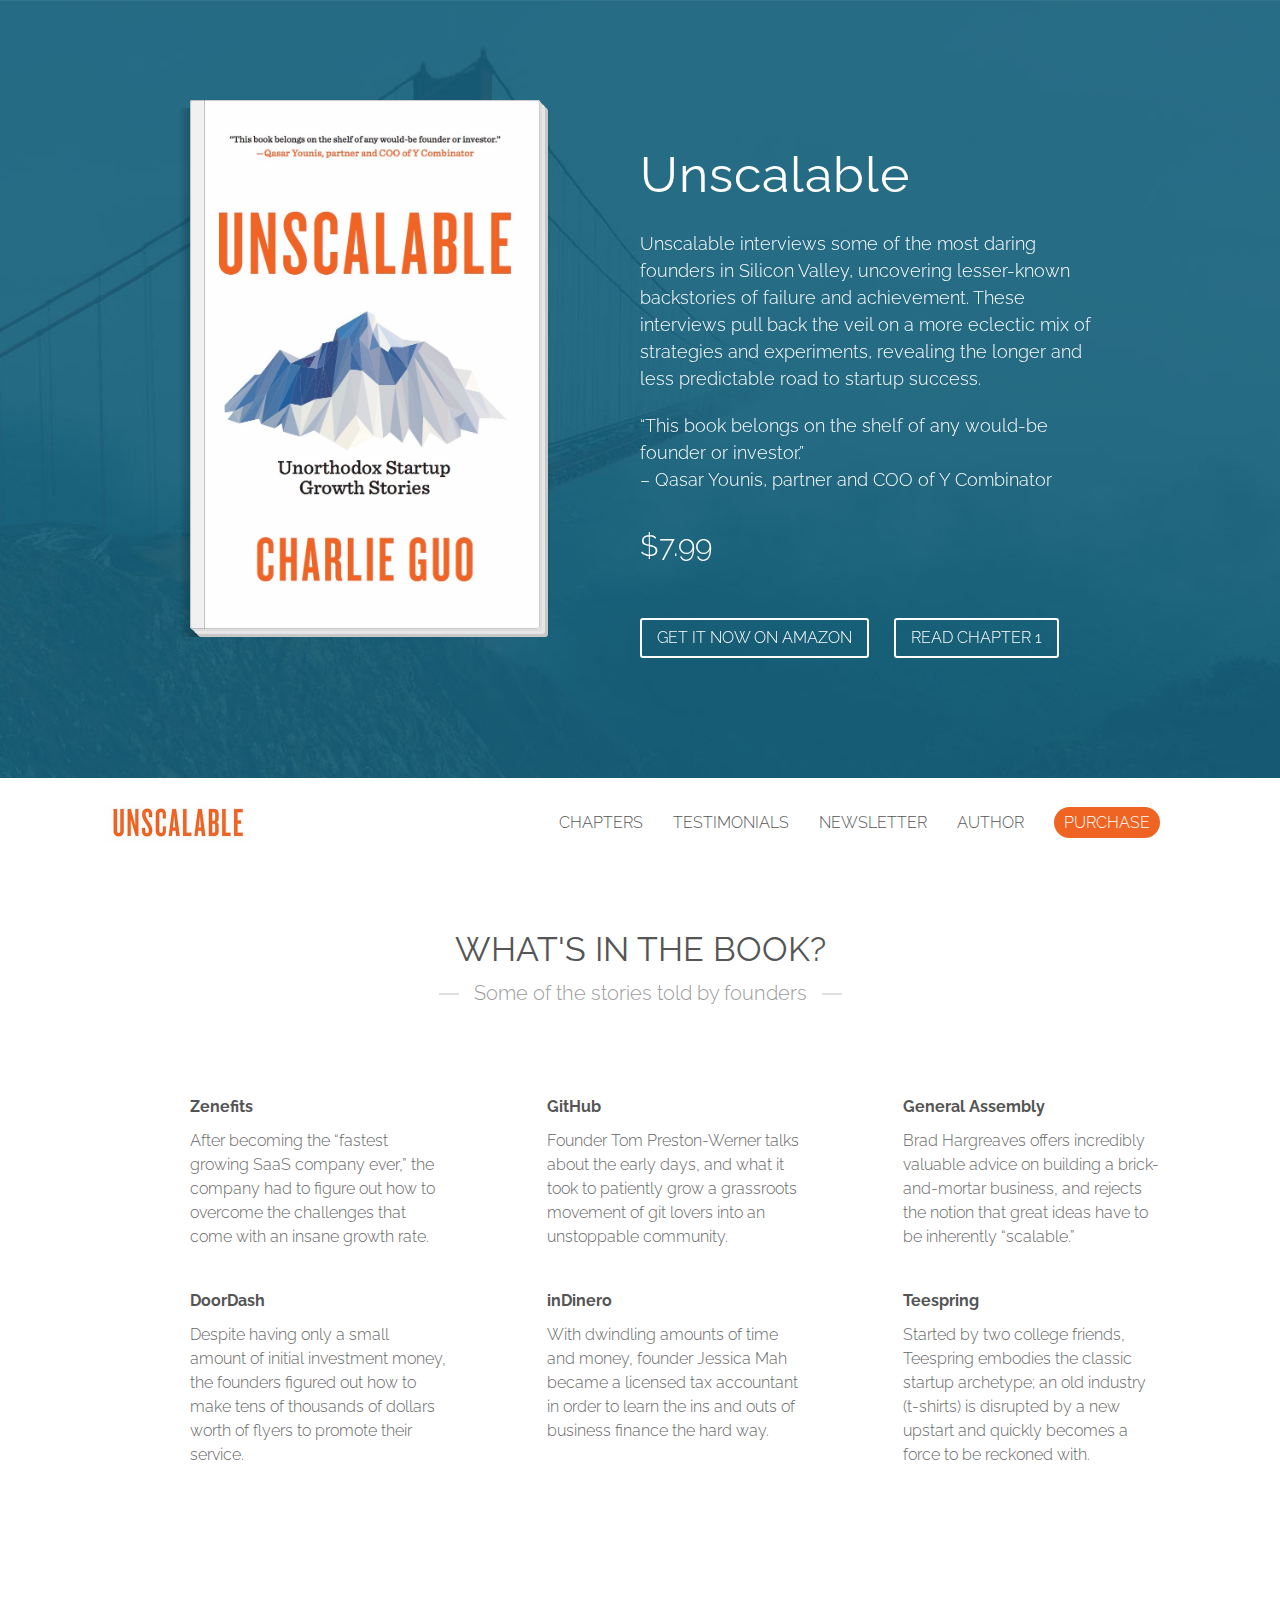
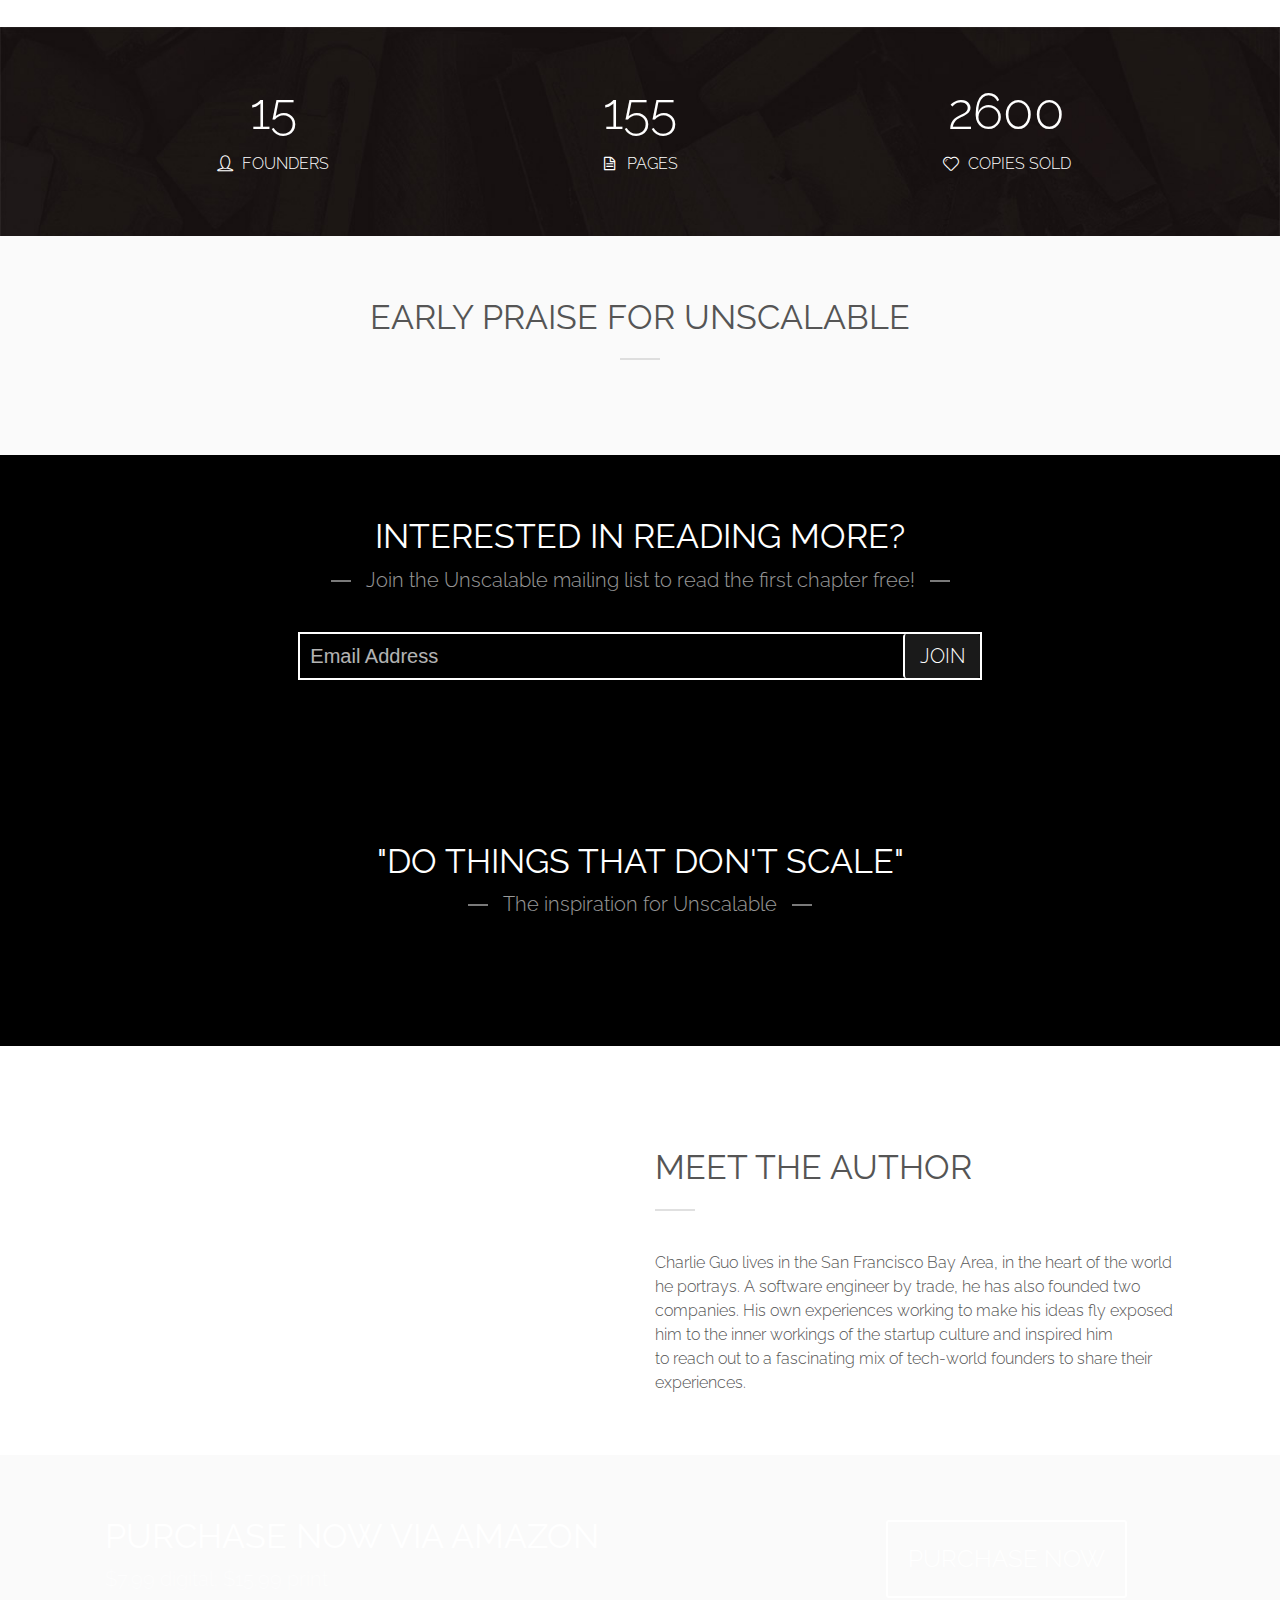
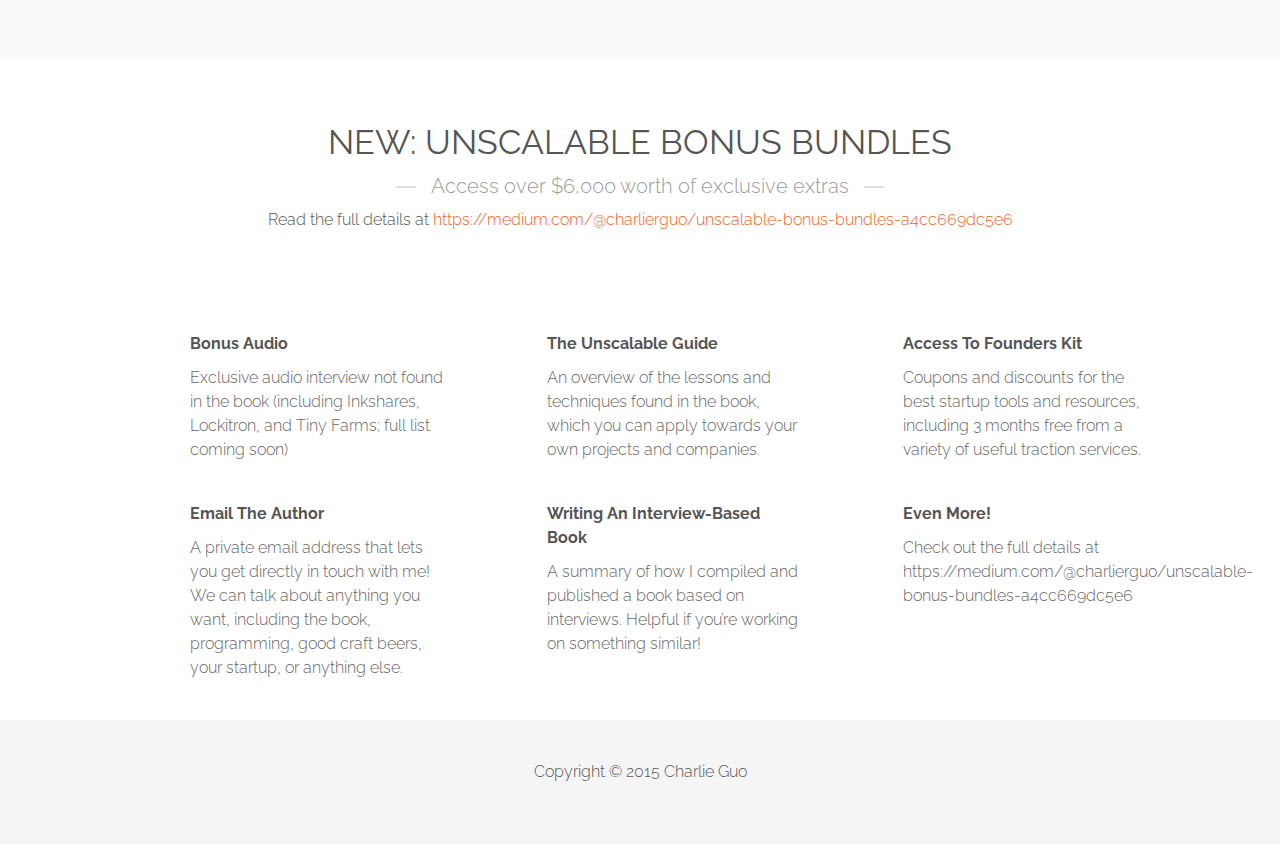
==== index.html @ b58427ac "Initial file commit" ====
<!DOCTYPE html>
<html lang="en-US">
<head>
<meta charset="UTF-8" />
<meta name="viewport" content="width=device-width,initial-scale=1">

<title>Unscalable | Unorthodox startup growth stories</title>
<link rel="profile" href="http://gmpg.org/xfn/11" />
<link rel="pingback" href="http://unscalablebook.com/xmlrpc.php" />

  <script type="text/javascript">
  var ajaxurl = 'http://unscalablebook.com/wp-admin/admin-ajax.php';
  </script>
<link rel='dns-prefetch' href='http://s.w.org/' />
<link rel="alternate" type="application/rss+xml" title="Unscalable &raquo; Feed" href="feed/index.html" />
<link rel="alternate" type="application/rss+xml" title="Unscalable &raquo; Comments Feed" href="comments/feed/index.html" />
<link rel="alternate" type="application/rss+xml" title="Unscalable &raquo; Home Comments Feed" href="home-2/feed/index.html" />
		<script type="text/javascript">
			window._wpemojiSettings = {"baseUrl":"https:\/\/s.w.org\/images\/core\/emoji\/2.4\/72x72\/","ext":".png","svgUrl":"https:\/\/s.w.org\/images\/core\/emoji\/2.4\/svg\/","svgExt":".svg","source":{"concatemoji":"http:\/\/unscalablebook.com\/wp-includes\/js\/wp-emoji-release.min.js?ver=4.9.6"}};
			!function(a,b,c){function d(a,b){var c=String.fromCharCode;l.clearRect(0,0,k.width,k.height),l.fillText(c.apply(this,a),0,0);var d=k.toDataURL();l.clearRect(0,0,k.width,k.height),l.fillText(c.apply(this,b),0,0);var e=k.toDataURL();return d===e}function e(a){var b;if(!l||!l.fillText)return!1;switch(l.textBaseline="top",l.font="600 32px Arial",a){case"flag":return!(b=d([55356,56826,55356,56819],[55356,56826,8203,55356,56819]))&&(b=d([55356,57332,56128,56423,56128,56418,56128,56421,56128,56430,56128,56423,56128,56447],[55356,57332,8203,56128,56423,8203,56128,56418,8203,56128,56421,8203,56128,56430,8203,56128,56423,8203,56128,56447]),!b);case"emoji":return b=d([55357,56692,8205,9792,65039],[55357,56692,8203,9792,65039]),!b}return!1}function f(a){var c=b.createElement("script");c.src=a,c.defer=c.type="text/javascript",b.getElementsByTagName("head")[0].appendChild(c)}var g,h,i,j,k=b.createElement("canvas"),l=k.getContext&&k.getContext("2d");for(j=Array("flag","emoji"),c.supports={everything:!0,everythingExceptFlag:!0},i=0;i<j.length;i++)c.supports[j[i]]=e(j[i]),c.supports.everything=c.supports.everything&&c.supports[j[i]],"flag"!==j[i]&&(c.supports.everythingExceptFlag=c.supports.everythingExceptFlag&&c.supports[j[i]]);c.supports.everythingExceptFlag=c.supports.everythingExceptFlag&&!c.supports.flag,c.DOMReady=!1,c.readyCallback=function(){c.DOMReady=!0},c.supports.everything||(h=function(){c.readyCallback()},b.addEventListener?(b.addEventListener("DOMContentLoaded",h,!1),a.addEventListener("load",h,!1)):(a.attachEvent("onload",h),b.attachEvent("onreadystatechange",function(){"complete"===b.readyState&&c.readyCallback()})),g=c.source||{},g.concatemoji?f(g.concatemoji):g.wpemoji&&g.twemoji&&(f(g.twemoji),f(g.wpemoji)))}(window,document,window._wpemojiSettings);
		</script>
		<style type="text/css">
img.wp-smiley,
img.emoji {
	display: inline !important;
	border: none !important;
	box-shadow: none !important;
	height: 1em !important;
	width: 1em !important;
	margin: 0 .07em !important;
	vertical-align: -0.1em !important;
	background: none !important;
	padding: 0 !important;
}
</style>
<link rel='stylesheet' id='flaticon-css'  href='wp-content/themes/brown-theme/font/flaticon.css%3Fver=2.1.2.css' type='text/css' media='all' />
<link rel='stylesheet' id='foundation-css'  href='wp-content/themes/brown-theme/css/foundation.css%3Fver=4.9.6.css' type='text/css' media='all' />
<link rel='stylesheet' id='screen-css'  href='wp-content/themes/brown-theme/css/screen.css%3Fver=2.1.2.css' type='text/css' media='all' />
<link rel='stylesheet' id='nt-customize-panel-css'  href='wp-content/themes/brown-theme/css/customize-panel.css%3Fver=2.1.2.css' type='text/css' media='all' />
<link rel='stylesheet' id='nt-theme-style-css'  href='wp-content/themes/brown-theme/style.css%3Fver=2.1.2.css' type='text/css' media='all' />
<script type='text/javascript' src='wp-includes/js/jquery/jquery.js%3Fver=1.12.4'></script>
<script type='text/javascript' src='wp-includes/js/jquery/jquery-migrate.min.js%3Fver=1.4.1'></script>
<link rel='https://api.w.org/' href='wp-json/index.html' />
<link rel="EditURI" type="application/rsd+xml" title="RSD" href="xmlrpc.php%3Frsd" />
<link rel="wlwmanifest" type="application/wlwmanifest+xml" href="wp-includes/wlwmanifest.xml" /> 
<link rel="canonical" href="index.html" />
<link rel='shortlink' href='index.html' />
<link rel="alternate" type="application/json+oembed" href="wp-json/oembed/1.0/embed%3Furl=http%253A%252F%252Funscalablebook.com%252F" />
<link rel="alternate" type="text/xml+oembed" href="wp-json/oembed/1.0/embed%3Furl=http%253A%252F%252Funscalablebook.com%252F&amp;format=xml" />

<!-- Theme Dynamic CSS -->
<style type="text/css">

	/* Font */
	body { font-family: Arial,Helvetica,Garuda,sans-serif; font-size: 16px; line-height: 1.5em; }
	h1 { font-size: 32px; line-height: 1.5em; }
	h2 { font-size: 28px; line-height: 1.5em; }
	h3 { font-size: 24px; line-height: 1.5em; }
	h4 { font-size: 22px; line-height: 1.5em; }
	h5 { font-size: 20px; line-height: 1.5em; }
	h6 { font-size: 18px; line-height: 1.5em; }
	#primary-nav { font-size: 16px; }

	/* BG Color */
	.button:hover, input[type='submit']:hover, input[type='button']:hover, .lt-button:hover, #primary-nav .menu ul li.active .dot, #primary-nav .menu ul li.current-menu-item .dot, .accent-line, .preview-container .toc-list li.active .dot, .icon-list.big li i, .wpb_tabs .wpb_tabs_nav, .wpb_accordion .wpb_accordion_section.active .wpb_accordion_header a, #primary-nav .menu li.bubble a, #primary-nav .menu > li:after, #nprogress .bar, .preview-container h1:after { background-color: #ef6422; }

	#nprogress .peg { box-shadow: 0 0 10px #ef6422,0 0 5px #ef6422; }

	/* Color */
	a, .nt-stat .stat, .box-icon .feature-icon, #primary-nav .menu ul.sub-menu li.current-menu-item > a { color: #ef6422; }

	/* Border */
	.button:hover, input[type='submit']:hover, input[type='button']:hover, .lt-button:hover, .wpb_tabs .wpb_tabs_nav li.active .active-bar { border-color: #ef6422; }


	/* Background */
	body { 
		background-color: #333333;
		background-image: url( wp-content/uploads/2015/11/wo-background-img.jpg );
					background-size: cover;
			background-repeat: no-repeat;
			}
	#primary-nav {
		background-color: #ffffff;
		background-image: url(  );
					background-size: cover;
			background-repeat: no-repeat;
			}
	#section-footer {
		background-color: #f5f5f5;
		background-image: url(  );
					background-size: cover;
			background-repeat: no-repeat;
			}

</style>
<!-- End Theme Dynamic CSS -->

<!-- Google Web Font -->
<link href='http://fonts.googleapis.com/css?family=Raleway' rel='stylesheet' type='text/css'>

<style type="text/css">
	/* Google Web Font */
	h1, h2, h3, h4, h5, h6 { font-family: "Raleway"; }
	body { font-family: "Raleway"; }
</style>
<!-- End Google Web Font -->

<!-- Theme Custom CSS -->
<style type="text/css">
</style>
<!-- End Theme Custom CSS -->

<meta name="generator" content="Powered by Visual Composer - drag and drop page builder for WordPress."/>
<!--[if lte IE 9]><link rel="stylesheet" type="text/css" href="http://unscalablebook.com/wp-content/plugins/js_composer/assets/css/vc_lte_ie9.css" media="screen"><![endif]--><!--[if IE  8]><link rel="stylesheet" type="text/css" href="http://unscalablebook.com/wp-content/plugins/js_composer/assets/css/vc-ie8.css" media="screen"><![endif]--><style type="text/css" data-type="vc_shortcodes-custom-css">.vc_custom_1436157390756{padding-bottom: 0px !important;background-color: #ffffff !important;}.vc_custom_1436233231829{background-color: #ffffff !important;}.vc_custom_1436157417123{background: #fafafa url(http://192.241.224.148/wp-content/uploads/2014/03/xv1.jpg?id=157) !important;}.vc_custom_1446459379571{background-color: #000000 !important;background-position: center !important;background-repeat: no-repeat !important;background-size: cover !important;}.vc_custom_1446459387844{padding-top: 80px !important;padding-bottom: 80px !important;background-color: #000000 !important;}.vc_custom_1436337903550{padding-bottom: 0px !important;background-color: #ffffff !important;}.vc_custom_1446458827126{background-image: url(http://192.241.224.148/wp-content/uploads/2014/03/bg-211.jpg?id=623) !important;}.vc_custom_1450415259139{padding-bottom: 0px !important;background-color: #ffffff !important;}.vc_custom_1457483166563{margin-bottom: 0px !important;}</style><noscript><style> .wpb_animate_when_almost_visible { opacity: 1; }</style></noscript></head>

<body class="home page-template-default page page-id-1864 full-width element-semi-round nav- footer-on hero-on wpb-js-composer js-comp-ver-4.7.4 vc_responsive" id="body">





<div class="hero" id="hero">
<div class="bg-wrap">
	<div class="item active" style="background-color: #008abc; background-image: url('wp-content/uploads/2015/07/bg-5.jpg'); background-size: cover;">
	</div>
</div>

<div class="carousel carousel-single full-width" data-items="1" data-single-item="true" data-smart-speed="500" data-autoplay="false" data-autoplay-timeout="0" data-autoplay-hover-pause="true" data-loop="true" data-nav="false" data-dots="false" data-auto-height="true" data-bg=".bg-wrap">
<div class="item row book-slide-wrap element-light">	
	<div class="large-6 columns col-book">
		<div class="book-wrap">
		<div class="book">
			<div class="shadow"></div>
			<div class="body"></div>
			<!-- <div class="peek"><span>LOOK INSIDE!</span></div> -->
			<div class="cover">
				<a href="book/test/index.html%3Fpreview=1.html" class="ajax-popup-link">									<img src="wp-content/uploads/2015/11/wp-cover-img1.jpg" alt="book-cover" />
								<span class="border"></span>
				</a>				<div class="edge"><div class="edge-border"></div></div>
				
							</div>
		</div>
		</div>
	</div>
	<div class="large-5 large-pull-1 medium-12 medium-pull-0 columns col-text">
					<h1 class="branding">Unscalable</h1>
				
					<p>Unscalable interviews some of the most daring founders in Silicon Valley, uncovering lesser-known backstories of failure and achievement. These interviews pull back the veil on a more eclectic mix of strategies and experiments, revealing the longer and less predictable road to startup success.</p>
<p>&#8220;This book belongs on the shelf of any would-be founder or investor.&#8221;<br />
– Qasar Younis, partner and COO of Y Combinator</p>
		
					<p class="price">$7.99</p>
				<p>
					
				
									<a href="http://www.amazon.com/Unscalable-Charlie-Guo/dp/194175855X/" class="button " style="background-color: ; border-color: ;">
										GET IT NOW ON AMAZON					</a>
							
					
				
									<a href="https://www.inkshares.com/projects/unscalable/book_segments/james-richards-teleborder" class="button " style="background-color: ; border-color: ;">
										READ CHAPTER 1					</a>
							
				</p>
	</div>
</div>
</div>
</div>
<div id="primary-nav" class="sticky-on element-dark" >
<div class="container clearfix" style="line-height: 90px">
<div class="row">
<div class="columns">
	<a href="index.html#" class="bt-menu-trigger"><span>Menu</span></a>
	<div id="branding" class="image">
	<a href="index.html">
		<img src="wp-content/uploads/2015/11/wp-title-img.jpg" style="height:40px;" data-orig-height="40" alt="Unscalable" /></a></div>



	<div class="menu-primary-container"><ul id="primary" class="menu"><li id="menu-item-2020" class="menu-item menu-item-type-custom menu-item-object-custom menu-item-2020  "><a href="index.html#chapters">CHAPTERS</a></li>
<li id="menu-item-2021" class="menu-item menu-item-type-custom menu-item-object-custom menu-item-2021  "><a href="index.html#testimonials">TESTIMONIALS</a></li>
<li id="menu-item-2157" class="menu-item menu-item-type-custom menu-item-object-custom menu-item-2157  "><a href="index.html#newsletter">NEWSLETTER</a></li>
<li id="menu-item-2019" class="menu-item menu-item-type-custom menu-item-object-custom menu-item-2019  "><a href="index.html#author">AUTHOR</a></li>
<li id="menu-item-2022" class="menu-item menu-item-type-custom menu-item-object-custom menu-item-2022  bubble"><a href="http://www.amazon.com/Unscalable-Charlie-Guo/dp/194175855X/">PURCHASE</a></li>
</ul></div>
</div>
</div>
</div>
</div>
<div id="content">


	<div class="section vc_row wpb_row vc_row-fluid vc_custom_1436157390756 " id="chapters" ><div class="row"><div class="wpb_column vc_column_container vc_col-sm-12 large-12 columns"><div class="wpb_wrapper">
<div class="vc_separator wpb_content_element">


<h2 class="title">
WHAT&#039;S IN THE BOOK?</h2>

<br /><div class="sub-title">Some of the stories told by founders</div></div>


<div class="vc_empty_space"  style="height: 80px" ><span
		class="vc_empty_space_inner"></span></div>
<div class="vc_row wpb_row vc_inner vc_row-fluid"><div class="wpb_column vc_column_container vc_col-sm-4 large-4 columns"><div class="wpb_wrapper"><div class="box-icon  p-icon-left">
	<div class="feature-content">
				<h3>Zenefits</h3>
		<p>After becoming the &#8220;fastest growing SaaS company ever,&#8221; the company had to figure out how to overcome the challenges that come with an insane growth rate. </p>
        	</div>
</div><div class="vc_empty_space"  style="height: 40px" ><span
		class="vc_empty_space_inner"></span></div>
<div class="box-icon  p-icon-left">
	<div class="feature-content">
				<h3>DoorDash</h3>
		<p>Despite having only a small amount of initial investment money, the founders figured out how to make tens of thousands of dollars worth of flyers to promote their service. </p>
        	</div>
</div></div></div><div class="wpb_column vc_column_container vc_col-sm-4 large-4 columns"><div class="wpb_wrapper"><div class="box-icon  p-icon-left">
	<div class="feature-content">
				<h3>GitHub</h3>
		<p>Founder Tom Preston-Werner talks about the early days, and what it took to patiently grow a grassroots movement of git lovers into an unstoppable community. </p>
        	</div>
</div><div class="vc_empty_space"  style="height: 40px" ><span
		class="vc_empty_space_inner"></span></div>
<div class="box-icon  p-icon-left">
	<div class="feature-content">
				<h3>inDinero</h3>
		<p>With dwindling amounts of time and money, founder Jessica Mah became a licensed tax accountant in order to learn the ins and outs of business finance the hard way. </p>
        	</div>
</div></div></div><div class="wpb_column vc_column_container vc_col-sm-4 large-4 columns"><div class="wpb_wrapper"><div class="box-icon  p-icon-left">
	<div class="feature-content">
				<h3>General Assembly</h3>
		<p>Brad Hargreaves offers incredibly valuable advice on building a brick-and-mortar business, and rejects the notion that great ideas have to be inherently &#8220;scalable.&#8221; </p>
        	</div>
</div><div class="vc_empty_space"  style="height: 40px" ><span
		class="vc_empty_space_inner"></span></div>
<div class="box-icon  p-icon-left">
	<div class="feature-content">
				<h3>Teespring</h3>
		<p>Started by two college friends, Teespring embodies the classic startup archetype; an old industry (t-shirts) is disrupted by a new upstart and quickly becomes a force to be reckoned with. </p>
        	</div>
</div></div></div></div><div class="vc_empty_space"  style="height: 40px" ><span
		class="vc_empty_space_inner"></span></div>
</div></div></div></div><div class="section vc_row wpb_row vc_row-fluid vc_custom_1436233231829 "  ><div class="row"><div class="wpb_column vc_column_container vc_col-sm-12 large-12 columns"><div class="wpb_wrapper"><div class="nt-gallery carousel l-border"  data-autoplay-hover-pause="true" data-smart-speed="500" data-items="6" data-nav="true" data-dots="false" data-autoplay="true" data-loop="true" data-autoplay-timeout="3000" data-m-items="3" data-s-items="1" data-margin="20">
		<div class="item">
			<img width="512" height="512" src="wp-content/uploads/2014/03/487349_262589247176706_100621610_n.jpg" class="attachment-full" alt="" srcset="http://unscalablebook.com/wp-content/uploads/2014/03/487349_262589247176706_100621610_n.jpg 512w, http://unscalablebook.com/wp-content/uploads/2014/03/487349_262589247176706_100621610_n-150x150.jpg 150w, http://unscalablebook.com/wp-content/uploads/2014/03/487349_262589247176706_100621610_n-300x300.jpg 300w, http://unscalablebook.com/wp-content/uploads/2014/03/487349_262589247176706_100621610_n-500x500.jpg 500w" sizes="(max-width: 512px) 100vw, 512px" />		</div>
		<div class="item">
			<img width="400" height="400" src="wp-content/uploads/2014/03/KxoObyOB_400x400.png" class="attachment-full" alt="" srcset="http://unscalablebook.com/wp-content/uploads/2014/03/KxoObyOB_400x400.png 400w, http://unscalablebook.com/wp-content/uploads/2014/03/KxoObyOB_400x400-150x150.png 150w, http://unscalablebook.com/wp-content/uploads/2014/03/KxoObyOB_400x400-300x300.png 300w" sizes="(max-width: 400px) 100vw, 400px" />		</div>
		<div class="item">
			<img width="400" height="400" src="wp-content/uploads/2014/03/uW7xhUHs_400x400.png" class="attachment-full" alt="" srcset="http://unscalablebook.com/wp-content/uploads/2014/03/uW7xhUHs_400x400.png 400w, http://unscalablebook.com/wp-content/uploads/2014/03/uW7xhUHs_400x400-150x150.png 150w, http://unscalablebook.com/wp-content/uploads/2014/03/uW7xhUHs_400x400-300x300.png 300w" sizes="(max-width: 400px) 100vw, 400px" />		</div>
		<div class="item">
			<img width="400" height="400" src="wp-content/uploads/2014/03/ih2vOpDt_400x400-1.png" class="attachment-full" alt="" srcset="http://unscalablebook.com/wp-content/uploads/2014/03/ih2vOpDt_400x400-1.png 400w, http://unscalablebook.com/wp-content/uploads/2014/03/ih2vOpDt_400x400-1-150x150.png 150w, http://unscalablebook.com/wp-content/uploads/2014/03/ih2vOpDt_400x400-1-300x300.png 300w" sizes="(max-width: 400px) 100vw, 400px" />		</div>
		<div class="item">
			<img width="400" height="400" src="wp-content/uploads/2014/03/aH206V7G_400x400.jpeg" class="attachment-full" alt="" srcset="http://unscalablebook.com/wp-content/uploads/2014/03/aH206V7G_400x400.jpeg 400w, http://unscalablebook.com/wp-content/uploads/2014/03/aH206V7G_400x400-150x150.jpeg 150w, http://unscalablebook.com/wp-content/uploads/2014/03/aH206V7G_400x400-300x300.jpeg 300w" sizes="(max-width: 400px) 100vw, 400px" />		</div>
		<div class="item">
			<img width="400" height="400" src="wp-content/uploads/2014/03/SkNd2ppU_400x400.png" class="attachment-full" alt="" srcset="http://unscalablebook.com/wp-content/uploads/2014/03/SkNd2ppU_400x400.png 400w, http://unscalablebook.com/wp-content/uploads/2014/03/SkNd2ppU_400x400-150x150.png 150w, http://unscalablebook.com/wp-content/uploads/2014/03/SkNd2ppU_400x400-300x300.png 300w" sizes="(max-width: 400px) 100vw, 400px" />		</div>
		<div class="item">
			<img width="400" height="400" src="wp-content/uploads/2014/03/O6uLzaFu_400x400.png" class="attachment-full" alt="" srcset="http://unscalablebook.com/wp-content/uploads/2014/03/O6uLzaFu_400x400.png 400w, http://unscalablebook.com/wp-content/uploads/2014/03/O6uLzaFu_400x400-150x150.png 150w, http://unscalablebook.com/wp-content/uploads/2014/03/O6uLzaFu_400x400-300x300.png 300w" sizes="(max-width: 400px) 100vw, 400px" />		</div>
		<div class="item">
			<img width="400" height="400" src="wp-content/uploads/2014/03/g4av3_md_400x400.png" class="attachment-full" alt="" srcset="http://unscalablebook.com/wp-content/uploads/2014/03/g4av3_md_400x400.png 400w, http://unscalablebook.com/wp-content/uploads/2014/03/g4av3_md_400x400-150x150.png 150w, http://unscalablebook.com/wp-content/uploads/2014/03/g4av3_md_400x400-300x300.png 300w" sizes="(max-width: 400px) 100vw, 400px" />		</div>
		<div class="item">
			<img width="400" height="400" src="wp-content/uploads/2014/03/redcrane_400x400.png" class="attachment-full" alt="" srcset="http://unscalablebook.com/wp-content/uploads/2014/03/redcrane_400x400.png 400w, http://unscalablebook.com/wp-content/uploads/2014/03/redcrane_400x400-150x150.png 150w, http://unscalablebook.com/wp-content/uploads/2014/03/redcrane_400x400-300x300.png 300w" sizes="(max-width: 400px) 100vw, 400px" />		</div>
		<div class="item">
			<img width="400" height="400" src="wp-content/uploads/2014/03/Crbv42wF_400x400.png" class="attachment-full" alt="" srcset="http://unscalablebook.com/wp-content/uploads/2014/03/Crbv42wF_400x400.png 400w, http://unscalablebook.com/wp-content/uploads/2014/03/Crbv42wF_400x400-150x150.png 150w, http://unscalablebook.com/wp-content/uploads/2014/03/Crbv42wF_400x400-300x300.png 300w" sizes="(max-width: 400px) 100vw, 400px" />		</div>
		<div class="item">
			<img width="400" height="400" src="wp-content/uploads/2014/03/eoiPbLy5_400x400.jpeg" class="attachment-full" alt="" srcset="http://unscalablebook.com/wp-content/uploads/2014/03/eoiPbLy5_400x400.jpeg 400w, http://unscalablebook.com/wp-content/uploads/2014/03/eoiPbLy5_400x400-150x150.jpeg 150w, http://unscalablebook.com/wp-content/uploads/2014/03/eoiPbLy5_400x400-300x300.jpeg 300w" sizes="(max-width: 400px) 100vw, 400px" />		</div>
		<div class="item">
			<img width="400" height="400" src="wp-content/uploads/2014/03/inRRBA3Z_400x400.png" class="attachment-full" alt="" srcset="http://unscalablebook.com/wp-content/uploads/2014/03/inRRBA3Z_400x400.png 400w, http://unscalablebook.com/wp-content/uploads/2014/03/inRRBA3Z_400x400-150x150.png 150w, http://unscalablebook.com/wp-content/uploads/2014/03/inRRBA3Z_400x400-300x300.png 300w" sizes="(max-width: 400px) 100vw, 400px" />		</div>
		<div class="item">
			<img width="400" height="400" src="wp-content/uploads/2014/03/NewVerblingLogo2_400x400-1.jpg" class="attachment-full" alt="" srcset="http://unscalablebook.com/wp-content/uploads/2014/03/NewVerblingLogo2_400x400-1.jpg 400w, http://unscalablebook.com/wp-content/uploads/2014/03/NewVerblingLogo2_400x400-1-150x150.jpg 150w, http://unscalablebook.com/wp-content/uploads/2014/03/NewVerblingLogo2_400x400-1-300x300.jpg 300w" sizes="(max-width: 400px) 100vw, 400px" />		</div>
		<div class="item">
			<img width="342" height="342" src="wp-content/uploads/2014/03/ZOfmJXfx_400x400.png" class="attachment-full" alt="" srcset="http://unscalablebook.com/wp-content/uploads/2014/03/ZOfmJXfx_400x400.png 342w, http://unscalablebook.com/wp-content/uploads/2014/03/ZOfmJXfx_400x400-150x150.png 150w, http://unscalablebook.com/wp-content/uploads/2014/03/ZOfmJXfx_400x400-300x300.png 300w" sizes="(max-width: 342px) 100vw, 342px" />		</div>
	</div></div></div></div></div><div class="section vc_row wpb_row vc_row-fluid element-light "   style="background-image: url(wp-content/uploads/2014/03/bg-211.jpg);background-color:#f5f5f5;background-repeat:no-repeat;background-size: cover;"><div class="row"><div class="wpb_column vc_column_container vc_col-sm-4 large-4 columns"><div class="wpb_wrapper"><div class="nt-stat">
	<div class="stat" ><span class="animate-number" data-to="15">15</span></div>
	<div class="line"></div>
	<i class="nt-icon-user nt-icon" ></i> FOUNDERS</div></div></div><div class="wpb_column vc_column_container vc_col-sm-4 large-4 columns"><div class="wpb_wrapper"><div class="nt-stat">
	<div class="stat" ><span class="animate-number" data-to="155">155</span></div>
	<div class="line"></div>
	<i class="nt-icon-doc-text nt-icon" ></i> PAGES</div></div></div><div class="wpb_column vc_column_container vc_col-sm-4 large-4 columns"><div class="wpb_wrapper"><div class="nt-stat">
	<div class="stat" ><span class="animate-number" data-to="2600">2600</span></div>
	<div class="line"></div>
	<i class="nt-icon-heart nt-icon" ></i> COPIES SOLD</div></div></div></div></div><div class="section vc_row wpb_row vc_row-fluid vc_custom_1436157417123 " id="testimonials" ><div class="row"><div class="wpb_column vc_column_container vc_col-sm-12 large-12 columns"><div class="wpb_wrapper">
<div class="vc_separator wpb_content_element no-sub">


<h2 class="title">
EARLY PRAISE FOR UNSCALABLE</h2>

<br /><div class="sub-title"></div></div>


<div class="vc_empty_space"  style="height: 10px" ><span
		class="vc_empty_space_inner"></span></div>
<div class="nt-testimonials carousel " data-items="1" data-single-item="true" data-transition-style="fade" data-nav="true" data-autoplay="false" data-autoplay-timeout="" data-loop="true" data-auto-height="true" data-dots="false" data-autoplay-hover-pause="true" data-autoplay-speed="1000">
<blockquote class="item">
	<section><p>Charlie Guo&#8217;s compilation is essential reading for any budding entrepreneur.</p>
</section>
	<footer>
				<div class="rating">
							<i class="nt-icon-star-1"></i>											<i class="nt-icon-star-1"></i>											<i class="nt-icon-star-1"></i>											<i class="nt-icon-star-1"></i>											<i class="nt-icon-star-1"></i>										</div>
				Balaji Srinivasan - CEO and Co-founder at 21 Inc, Board Partner at Andreessen Horowitz</footer>
</blockquote><blockquote class="item">
	<section><p>Unscalable is a raw and thoughtful dive into the great joys and painful challenges of building a startup from nothing. Read this book because you want to learn from the best.</p>
</section>
	<footer>
				<div class="rating">
							<i class="nt-icon-star-1"></i>											<i class="nt-icon-star-1"></i>											<i class="nt-icon-star-1"></i>											<i class="nt-icon-star-1"></i>											<i class="nt-icon-star-1"></i>										</div>
				Ben Parr - Author of Captivology, Managing Partner at DominateFund</footer>
</blockquote><blockquote class="item">
	<section><p>Unscalable does a great job of telling the dirty side of founder stories. The behind the scenes, roll-your-sleeves up and pound away stories are a refreshing read to see how we all did it or didn’t do it.</p>
</section>
	<footer>
				<div class="rating">
							<i class="nt-icon-star-1"></i>											<i class="nt-icon-star-1"></i>											<i class="nt-icon-star-1"></i>											<i class="nt-icon-star-1"></i>											<i class="nt-icon-star-1"></i>										</div>
				Jessica Mah - Founder &amp; CEO at inDinero</footer>
</blockquote><blockquote class="item">
	<section><p>Getting scale right is one of the hardest challenges for a successful startup. This book has some great real world lessons on what to do once you&#8217;ve succeeded your way into this problem.</p>
</section>
	<footer>
				<div class="rating">
							<i class="nt-icon-star-1"></i>											<i class="nt-icon-star-1"></i>											<i class="nt-icon-star-1"></i>											<i class="nt-icon-star-1"></i>											<i class="nt-icon-star-1"></i>										</div>
				Sam Schillace - VP Engineering at Box, Former Principal at Google Ventures</footer>
</blockquote></div></div></div></div></div><div class="section vc_row wpb_row vc_row-fluid element-light vc_custom_1446459379571 " id="newsletter" ><div class="row"><div class="wpb_column vc_column_container vc_col-sm-12 large-12 columns"><div class="wpb_wrapper">
<div class="vc_separator wpb_content_element">


<h2 class="title">
INTERESTED IN READING MORE?</h2>

<br /><div class="sub-title">Join the Unscalable mailing list to read the first chapter free!</div></div>


<div class="vc_empty_space"  style="height: 30px" ><span
		class="vc_empty_space_inner"></span></div>
<div class="vc_row wpb_row vc_inner vc_row-fluid"><div class="wpb_column vc_column_container vc_col-sm-2 large-2 columns"><div class="wpb_wrapper">&nbsp;</div></div><div class="wpb_column vc_column_container vc_col-sm-8 large-8 columns"><div class="wpb_wrapper"><div class="vc_newsletter">
<form class="ajax-form validate-form" action="http://unscalablebook.com/wp-admin/admin-ajax.php">
<input type="hidden" name="list_id" value="cb7ba72426" />
<input type="hidden" name="action" value="mailchimp_subscribe" />
<div class="input-wrap infield-button">
	<input type="text" name="email" placeholder="Email Address" style="" autocomplete="off" />
	<button class="lt-button primary" style="background-color: #00a4db; border-color: #00a4db;"><span class="text">JOIN</span><i class="flaticon-arrow408 rotating spinner"></i></button>
</div>
<div class="form-response"></div>
</form>
</div></div></div><div class="wpb_column vc_column_container vc_col-sm-2 large-2 columns"><div class="wpb_wrapper">&nbsp;</div></div></div></div></div></div></div><div class="section vc_row wpb_row vc_row-fluid element-light vc_custom_1446459387844 "  ><div class="row"><div class="wpb_column vc_column_container vc_col-sm-12 large-12 columns"><div class="wpb_wrapper">
<div class="vc_separator wpb_content_element">


<h2 class="title">
&quot;DO THINGS THAT DON&#039;T SCALE&quot;</h2>

<br /><div class="sub-title">The inspiration for Unscalable</div></div>


<div class="vc_empty_space"  style="height: 40px" ><span
		class="vc_empty_space_inner"></span></div>
<div class="vc_row wpb_row vc_inner vc_row-fluid"><div class="wpb_column vc_column_container vc_col-sm-12 large-12 columns"><div class="wpb_wrapper"><div class="nt-testimonials carousel " data-items="1" data-single-item="true" data-transition-style="fade" data-nav="true" data-autoplay="false" data-autoplay-timeout="" data-loop="true" data-auto-height="true" data-dots="false" data-autoplay-hover-pause="true" data-autoplay-speed="1000">
<blockquote class="item">
	<section><p>Startups take off because the founders make them take off. A good metaphor would be the cranks that car engines had before they got electric starters. Once the engine was going, it would keep going, but there was a separate and laborious process to get going.</p>
</section>
	<footer>
				Paul Graham - "Do Things That Don't Scale"</footer>
</blockquote></div></div></div></div></div></div></div></div><div class="section vc_row wpb_row vc_row-fluid vc_custom_1436337903550 " id="author" ><div class="row"><div class="wpb_column vc_column_container vc_col-sm-6 large-6 columns"><div class="wpb_wrapper"><div class="animate-box ">
	<div class="wpb_single_image wpb_content_element vc_align_left  wpb_animate_when_almost_visible wpb_left-to-right">
		<div class="wpb_wrapper">
			
			<div class="vc_single_image-wrapper   vc_box_border_grey"><img width="4240" height="2832" src="wp-content/uploads/2014/03/DSC4040.jpg" class="vc_single_image-img attachment-full" alt="" srcset="http://unscalablebook.com/wp-content/uploads/2014/03/DSC4040.jpg 4240w, http://unscalablebook.com/wp-content/uploads/2014/03/DSC4040-300x200.jpg 300w, http://unscalablebook.com/wp-content/uploads/2014/03/DSC4040-1024x684.jpg 1024w, http://unscalablebook.com/wp-content/uploads/2014/03/DSC4040-500x334.jpg 500w" sizes="(max-width: 4240px) 100vw, 4240px" /></div>
		</div>
	</div>
</div></div></div><div class="wpb_column vc_column_container vc_col-sm-6 large-6 columns"><div class="wpb_wrapper"><div class="vc_empty_space"  style="height: 40px" ><span
		class="vc_empty_space_inner"></span></div>

<div class="vc_separator wpb_content_element align_left no-sub">


<h2 class="title">
MEET THE AUTHOR</h2>

<br /><div class="sub-title"></div></div>


<div class="vc_empty_space"  style="height: 15px" ><span
		class="vc_empty_space_inner"></span></div>

	<div class="wpb_text_column wpb_content_element">
		<div class="wpb_wrapper">
			<p>Charlie Guo lives in the San Francisco Bay Area, in the heart of the world he portrays. A software engineer by trade, he has also founded two companies. His own experiences working to make his ideas fly exposed him to the inner workings of the startup culture and inspired him to reach out to a fascinating mix of tech-world founders to share their experiences.</p>

		</div>
	</div>
<div class="vc_empty_space"  style="height: 40px" ><span
		class="vc_empty_space_inner"></span></div>
</div></div></div></div><div class="section vc_row wpb_row vc_row-fluid element-light vc_custom_1446458827126 " id="purchase" ><div class="row"><div class="wpb_column vc_column_container vc_col-sm-8 large-8 columns"><div class="wpb_wrapper">
<div class="vc_separator wpb_content_element separator_align_left no-line">


<h2 class="title">
PURCHASE NOW VIA AMAZON</h2>

<br /><div class="sub-title">$7.99 digital; $15.99 print</div></div>


</div></div><div class="wpb_column vc_column_container vc_col-sm-4 large-4 columns"><div class="wpb_wrapper"><div class="vc_empty_space"  style="height: 5px" ><span
		class="vc_empty_space_inner"></span></div>
<div class="bt-align-center"><a href="http://www.amazon.com/Unscalable-Charlie-Guo/dp/194175855X/"  target=" _blank" title="" class="lt-button  primary large i-left" style=""> PURCHASE NOW</a></div></div></div></div></div><div class="section vc_row wpb_row vc_row-fluid vc_custom_1450415259139 " id="bonuses" ><div class="row"><div class="wpb_column vc_column_container vc_col-sm-12 large-12 columns"><div class="wpb_wrapper">
<div class="vc_separator wpb_content_element">


<h2 class="title">
NEW: UNSCALABLE BONUS BUNDLES</h2>

<br /><div class="sub-title">Access over $6,000 worth of exclusive extras</div></div>



	<div class="wpb_text_column wpb_content_element">
		<div class="wpb_wrapper">
			<p style="text-align: center;">Read the full details at <a href="https://medium.com/@charlierguo/unscalable-bonus-bundles-a4cc669dc5e6" target="_blank">https://medium.com/@charlierguo/unscalable-bonus-bundles-a4cc669dc5e6</a></p>

		</div>
	</div>
<div class="vc_empty_space"  style="height: 80px" ><span
		class="vc_empty_space_inner"></span></div>
<div class="vc_row wpb_row vc_inner vc_row-fluid"><div class="wpb_column vc_column_container vc_col-sm-4 large-4 columns"><div class="wpb_wrapper"><div class="box-icon  p-icon-left">
	<div class="feature-content">
				<h3>Bonus Audio</h3>
		<p>Exclusive audio interview not found in the book (including Inkshares, Lockitron, and Tiny Farms; full list coming soon)</p>
        	</div>
</div><div class="vc_empty_space"  style="height: 40px" ><span
		class="vc_empty_space_inner"></span></div>
<div class="box-icon  p-icon-left">
	<div class="feature-content">
				<h3>Email The Author</h3>
		<p>A private email address that lets you get directly in touch with me! We can talk about anything you want, including the book, programming, good craft beers, your startup, or anything else.</p>
        	</div>
</div></div></div><div class="wpb_column vc_column_container vc_col-sm-4 large-4 columns"><div class="wpb_wrapper"><div class="box-icon  p-icon-left">
	<div class="feature-content">
				<h3>The Unscalable Guide</h3>
		<p>An overview of the lessons and techniques found in the book, which you can apply towards your own projects and companies.</p>
        	</div>
</div><div class="vc_empty_space"  style="height: 40px" ><span
		class="vc_empty_space_inner"></span></div>
<div class="box-icon  p-icon-left">
	<div class="feature-content">
				<h3>Writing An Interview-Based Book</h3>
		<p>A summary of how I compiled and published a book based on interviews. Helpful if you’re working on something similar!</p>
        	</div>
</div></div></div><div class="wpb_column vc_column_container vc_col-sm-4 large-4 columns"><div class="wpb_wrapper"><div class="box-icon  p-icon-left">
	<div class="feature-content">
				<h3>Access To Founders Kit</h3>
		<p>Coupons and discounts for the best startup tools and resources, including 3 months free from a variety of useful traction services.</p>
        	</div>
</div><div class="vc_empty_space"  style="height: 40px" ><span
		class="vc_empty_space_inner"></span></div>
<div class="box-icon  p-icon-left">
	<div class="feature-content">
				<h3>Even More!</h3>
		<p>Check out the full details at https://medium.com/@charlierguo/unscalable-bonus-bundles-a4cc669dc5e6</p>
        	</div>
</div></div></div></div><div class="vc_empty_space"  style="height: 40px" ><span
		class="vc_empty_space_inner"></span></div>
</div></div></div></div>

</div>

<footer id="section-footer" class="element-dark">
	<div class="container">
	
	Copyright &copy; 2015 Charlie Guo	<ul class="social-list">
		</ul>
	</div>
</footer>

<script type="text/javascript">
//<![CDATA[ 
	jQuery(document).ready(function($) {
		
		// Layout
		$('[name="custom-layout"]').change(function(){
			$('body').removeClass('boxed').addClass( $(this).val() );
			$( window ).trigger('resize');
			$( window ).trigger('resize');
		});

		// Element Style
		$('[name="custom-element-style"]').change(function(){
			$('body').removeClass('element-round element-semi-round').addClass( $(this).val() );
		});

		// Header Style
		$('[name="custom-header"]').change(function(){
			$('.main-header, .top-bar').removeClass('element-light element-dark');
			$('.main-header, .top-bar').addClass($(this).val());
			var logo_src = $('#branding img').attr('src');
			if( $(this).val() == 'element-dark' ){
				$('.main-header, #main-header-sticky-wrapper').css('background-color', '#fafafa');
				$('#branding img').attr('src', logo_src.replace('white','dark'));
			} else {
				$('.main-header, #main-header-sticky-wrapper').css('background-color', $('#primary-color-custom').iris('color').toString());
				$('#branding img').attr('src', logo_src.replace('dark','white'));
			}

		});

		// Top Bar
		$('[name="custom-top-bar"]').change(function(){
			if( $(this).val() == 'on' ) {
				$('.top-bar').show();
			} else {
				$('.top-bar').hide();
			}
		});

		// Color
		$('#primary-color-custom').iris({
		    palettes: ['#ad0000', '#ff6600', '#70b001', '#00ad8d', '#008abc', '#600089', '#bc0054', '#333333'],
		    change: function(event, ui) {
		        $(this).siblings('.color-indicator').css('background-color', ui.color.toString());

		        // Color
		        $(document).contents().find('head').append('<style type="text/css">a, .nt-stat .stat, .box-icon .feature-icon, #primary-nav .menu ul.sub-menu li.current-menu-item > a { color: '+ui.color.toString()+';} </style>');
		        // Background
		        $(document).contents().find('head').append("<style type='text/css'>.button:hover, input[type='submit']:hover, input[type='button']:hover, .lt-button:hover, #primary-nav .menu ul li.active .dot, #primary-nav .menu ul li.current-menu-item .dot, .accent-line, .preview-container .toc-list li.active .dot, .icon-list.big li i, .wpb_tabs .wpb_tabs_nav, .wpb_accordion .wpb_accordion_section.active .wpb_accordion_header a, #primary-nav .menu li.bubble a, #primary-nav .menu > li:after, #nprogress .bar, .preview-container h1:after { background-color: "+ui.color.toString()+";} </style>");
		        // Border
		        $(document).contents().find('head').append('<style type="text/css"> .button:hover, input[type="submit"]:hover, input[type="button"]:hover, .lt-button:hover, .wpb_tabs .wpb_tabs_nav li.active .active-bar { border-top-color: '+ui.color.toString()+';} </style>');

		       
		        
		    }
		});
		$('#bg-color-custom').iris({
		    palettes: ['#ad0000', '#ff6600', '#70b001', '#00ad8d', '#008abc', '#600089', '#bc0054', '#333333'],
		    change: function(event, ui) {
		        $(this).siblings('.color-indicator').css('background-color', ui.color.toString());
		        $('body').css('background-color', ui.color.toString()).css('background-image', 'none');
		    }
		});
		$(document).on('mousedown', function(ev){
			if ( $(ev.target).closest('.iris-picker').length == 0
				&& $(ev.target).siblings('.iris-picker').length == 0 ) {
				$('.iris-picker').hide();
			}
		});
		$('.input-color').focus(function(){
			$(this).iris('show');
		});

		// Background Pattern
		$('#customize-background-pattern li').click(function(){
			$('.customize-list li.active').removeClass('active');
			$(this).addClass('active');
			$('body').css('background-size', 'auto');
			$('body').css('background-attachment', 'fixed');
			if( $(this).data('src') ) {
				$('body').css('background-image', 'url(' + $(this).data('src') + ')' );
			} else {
				$('body').css('background-image', 'none' );
			}
		});

		// Background Image
		$('#customize-background-image li').click(function(){
			$('.customize-list li.active').removeClass('active');
			$(this).addClass('active');
			$('body').css('background-image', 'url(' + $(this).data('src') + ')' );
			$('#hero, #section-footer, #primary-nav').removeClass('element-light elment-dark').addClass($(this).data('style'));
			// $('body').css('background-size', 'cover');
			// $('body').css('background-attachment', 'fixed');
		});

		// Cover
		$('#customize-cover-image li').click(function(){
			$('#customize-cover-image li.active').removeClass('active');
			$(this).addClass('active');
			$('#book .cover img').attr('src', $(this).data('src') );
		});
		
		// Customize Box
		$('#customize-box-open').click(function(){
			if( $('#customize-box').hasClass('open') ) {
				$('#customize-box').stop().animate({
					left: '-202'
				}, 250);
			} else {
				$('#customize-box').stop().animate({
					left: '0'
				}, 250);
			}
			$('#customize-box').toggleClass('open');
		});
			
	});
//]]>		
</script>
<!-- End - Home Slide JS -->

<div id="customize-box" class="">
<div id="customize-box-wrap">

<section class="customize-section">
<div class="customize-title">Appearance</div>

	<div class="customize-item-title">Layout</div>
	<div class="customize-item">
		<input type="radio" id="custom-layout-full-width" name="custom-layout" value="full-width"  /><label for="custom-layout-full-width">Full Width</label> 
		<input type="radio" name="custom-layout" id="custom-layout-boxed" value="boxed" checked /><label for="custom-layout-boxed">Boxed</label>
	</div>

	<div class="customize-item-title">Element Style</div>
	<div class="customize-item">
		<input type="radio" name="custom-element-style" id="custom-element-style-crisp" value=""  /><label for="custom-element-style-crisp">Crisp</label>
		<input type="radio" id="custom-element-style-semi-round" name="custom-element-style" value="element-semi-round" checked /><label for="custom-element-style-semi-round">Semi-Round</label>
		<input type="radio" id="custom-element-style-round" name="custom-element-style" value="element-round"  /><label for="custom-element-style-round">Round</label> 
	</div>
	

	<div class="customize-item-title">Accent Color</div>
	<div class="customize-item">
		<div class="color-indicator" style="background:#bc0054;"></div><input type="text" class="input-color" id="primary-color-custom" value="#bc0054" />
	</div>

	

</section>

<section class="customize-section">


<!-- 	<div class="customize-item-title">Cover Image</div>
	<div class="customize-item">
		<ul class="customize-list" id="customize-cover-image">
			<li data-src="http://unscalablebook.com/wp-content/themes/brown-theme/images/cover-a1.jpg" style="background: #fcce00;"></li>
			<li data-src="http://unscalablebook.com/wp-content/themes/brown-theme/images/cover-a2.jpg" style="background: #a8060b;"></li>
			<li data-src="http://unscalablebook.com/wp-content/themes/brown-theme/images/cover-a3.jpg" style="background: #2f313d;"></li>
			<li data-src="http://unscalablebook.com/wp-content/themes/brown-theme/images/cover-a4.jpg" style="background: #347865;"></li>
			<li data-src="http://unscalablebook.com/wp-content/themes/brown-theme/images/cover-a5.jpg" style="background: #e9e9e9;"></li>
		</ul>
	</div> -->
	<div class="clear"></div>

	<!-- <div class="customize-item-title">Background Image</div>
	<div class="customize-item">
		<ul class="customize-list" id="customize-background-image">
			<li data-src="http://unscalablebook.com/wp-content/themes/brown-theme/images/bg-a1.jpg" data-style="element-light" style="background: #006285;"></li>
			<li data-src="http://unscalablebook.com/wp-content/themes/brown-theme/images/bg-a2.jpg" data-style="element-light" style="background: #4b1e00;"></li>
			<li data-src="http://unscalablebook.com/wp-content/themes/brown-theme/images/bg-a3.jpg" data-style="element-dark" style="background: #efe1d6;"></li>
			<li data-src="http://unscalablebook.com/wp-content/themes/brown-theme/images/bg-a4.jpg" data-style="element-dark" style="background: #eee;"></li>
		</ul>
	</div> -->
	<div class="clear"></div>
</section>

</div><!-- #customize-box-wrap -->

<div id="customize-box-open">
	<i class="nt-icon-cog-1"></i>
	<i class="nt-icon-cancel"></i>
</div>

</div><!-- #customize-box -->		<script type="text/javascript">//<![CDATA[
            var _gaq = _gaq || [];
            _gaq.push(['_setAccount', 'UA-51133844-2']);
                            _gaq.push(['_trackPageview']);
            (function () {
                var ga = document.createElement('script');
                ga.type = 'text/javascript';
                ga.async = true;
                ga.src = ('https:' == document.location.protocol ? 'https://ssl' : 'http://www') + '.google-analytics.com/ga.js';

                var s = document.getElementsByTagName('script')[0];
                s.parentNode.insertBefore(ga, s);
            })();
        //]]></script>
<script type='text/javascript' src='wp-content/plugins/contact-form-7/includes/js/jquery.form.min.js%3Fver=3.50.0-2014.02.05'></script>
<script type='text/javascript'>
/* <![CDATA[ */
var _wpcf7 = {"loaderUrl":"http:\/\/unscalablebook.com\/wp-content\/plugins\/contact-form-7\/images\/ajax-loader.gif","sending":"Sending ...","cached":"1"};
/* ]]> */
</script>
<script type='text/javascript' src='wp-content/plugins/contact-form-7/includes/js/scripts.js%3Fver=3.8.1'></script>
<script type='text/javascript' src='wp-content/themes/brown-theme/js/pack-min.js%3Fver=2.1.2'></script>
<script type='text/javascript' src='wp-content/themes/brown-theme/js/theme.js%3Fver=2.1.2'></script>
<script type='text/javascript' src='wp-includes/js/wp-embed.min.js%3Fver=4.9.6'></script>
<script type='text/javascript' src='wp-content/plugins/js_composer/assets/lib/waypoints/waypoints.min.js%3Fver=4.7.4'></script>
<script type='text/javascript' src='wp-includes/js/jquery/ui/core.min.js%3Fver=1.11.4'></script>
<script type='text/javascript' src='wp-includes/js/jquery/ui/widget.min.js%3Fver=1.11.4'></script>
<script type='text/javascript' src='wp-includes/js/jquery/ui/mouse.min.js%3Fver=1.11.4'></script>
<script type='text/javascript' src='wp-includes/js/jquery/ui/draggable.min.js%3Fver=1.11.4'></script>
<script type='text/javascript' src='wp-includes/js/jquery/ui/slider.min.js%3Fver=1.11.4'></script>
<script type='text/javascript' src='wp-includes/js/jquery/jquery.ui.touch-punch.js%3Fver=0.2.2'></script>
<script type='text/javascript' src='http://unscalablebook.com/wp-admin/js/iris.min.js?ver=2.1.2'></script>

<!-- Block (1) START-->
<script type="text/javascript">
(function(i,s,o,g,r,a,m){i['GoogleAnalyticsObject']=r;i[r]=i[r]||function(){
  (i[r].q=i[r].q||[]).push(arguments)},i[r].l=1*new Date();a=s.createElement(o),
  m=s.getElementsByTagName(o)[0];a.async=1;a.src=g;m.parentNode.insertBefore(a,m)
  })(window,document,'script','//www.google-analytics.com/analytics.js','ga');

ga('create', 'UA-51133844-2', 'auto');

jQuery('a[href="http://www.amazon.com/Unscalable-Charlie-Guo/dp/194175855X/"]').click(function(ev) {
  ga('send', 'event', 'buy-button', 'click', jQuery(this).parents('.section').attr('id'));
});
</script>
<!-- Block (1) END -->

</body>
</html>
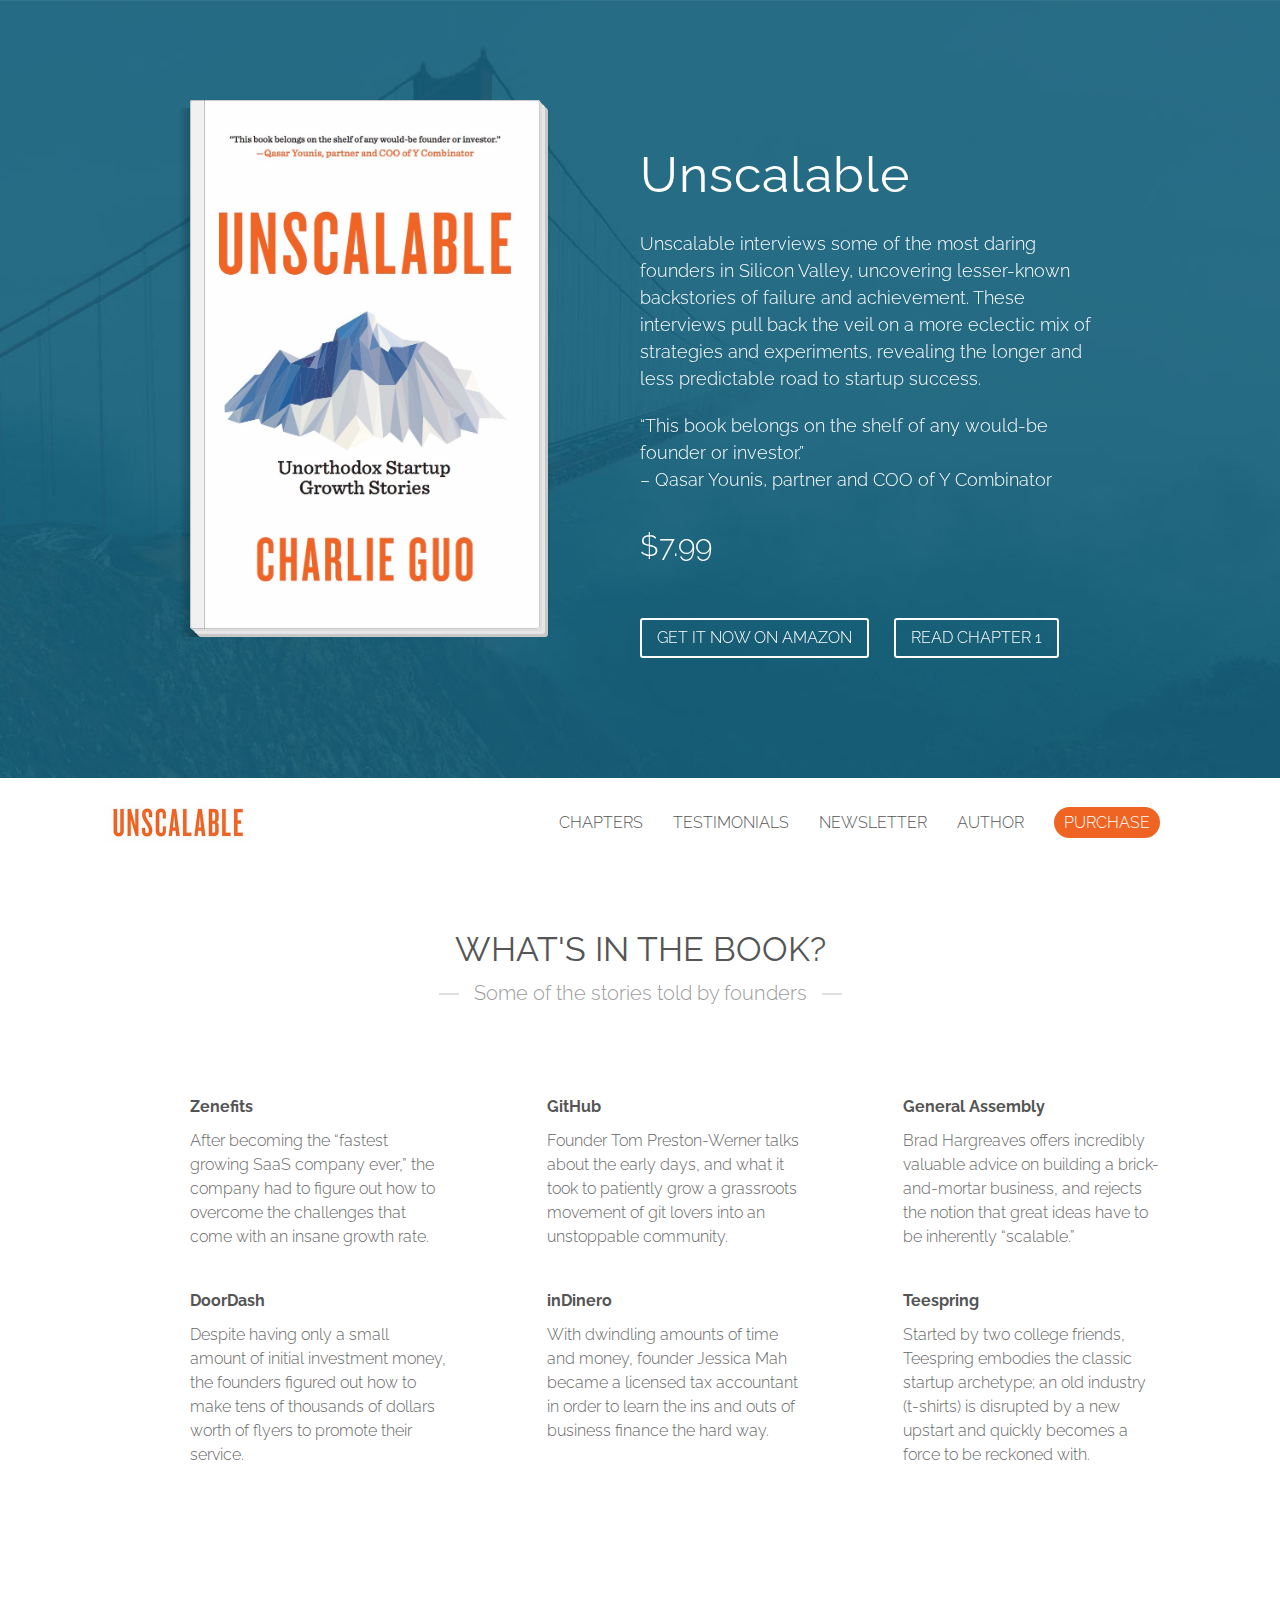
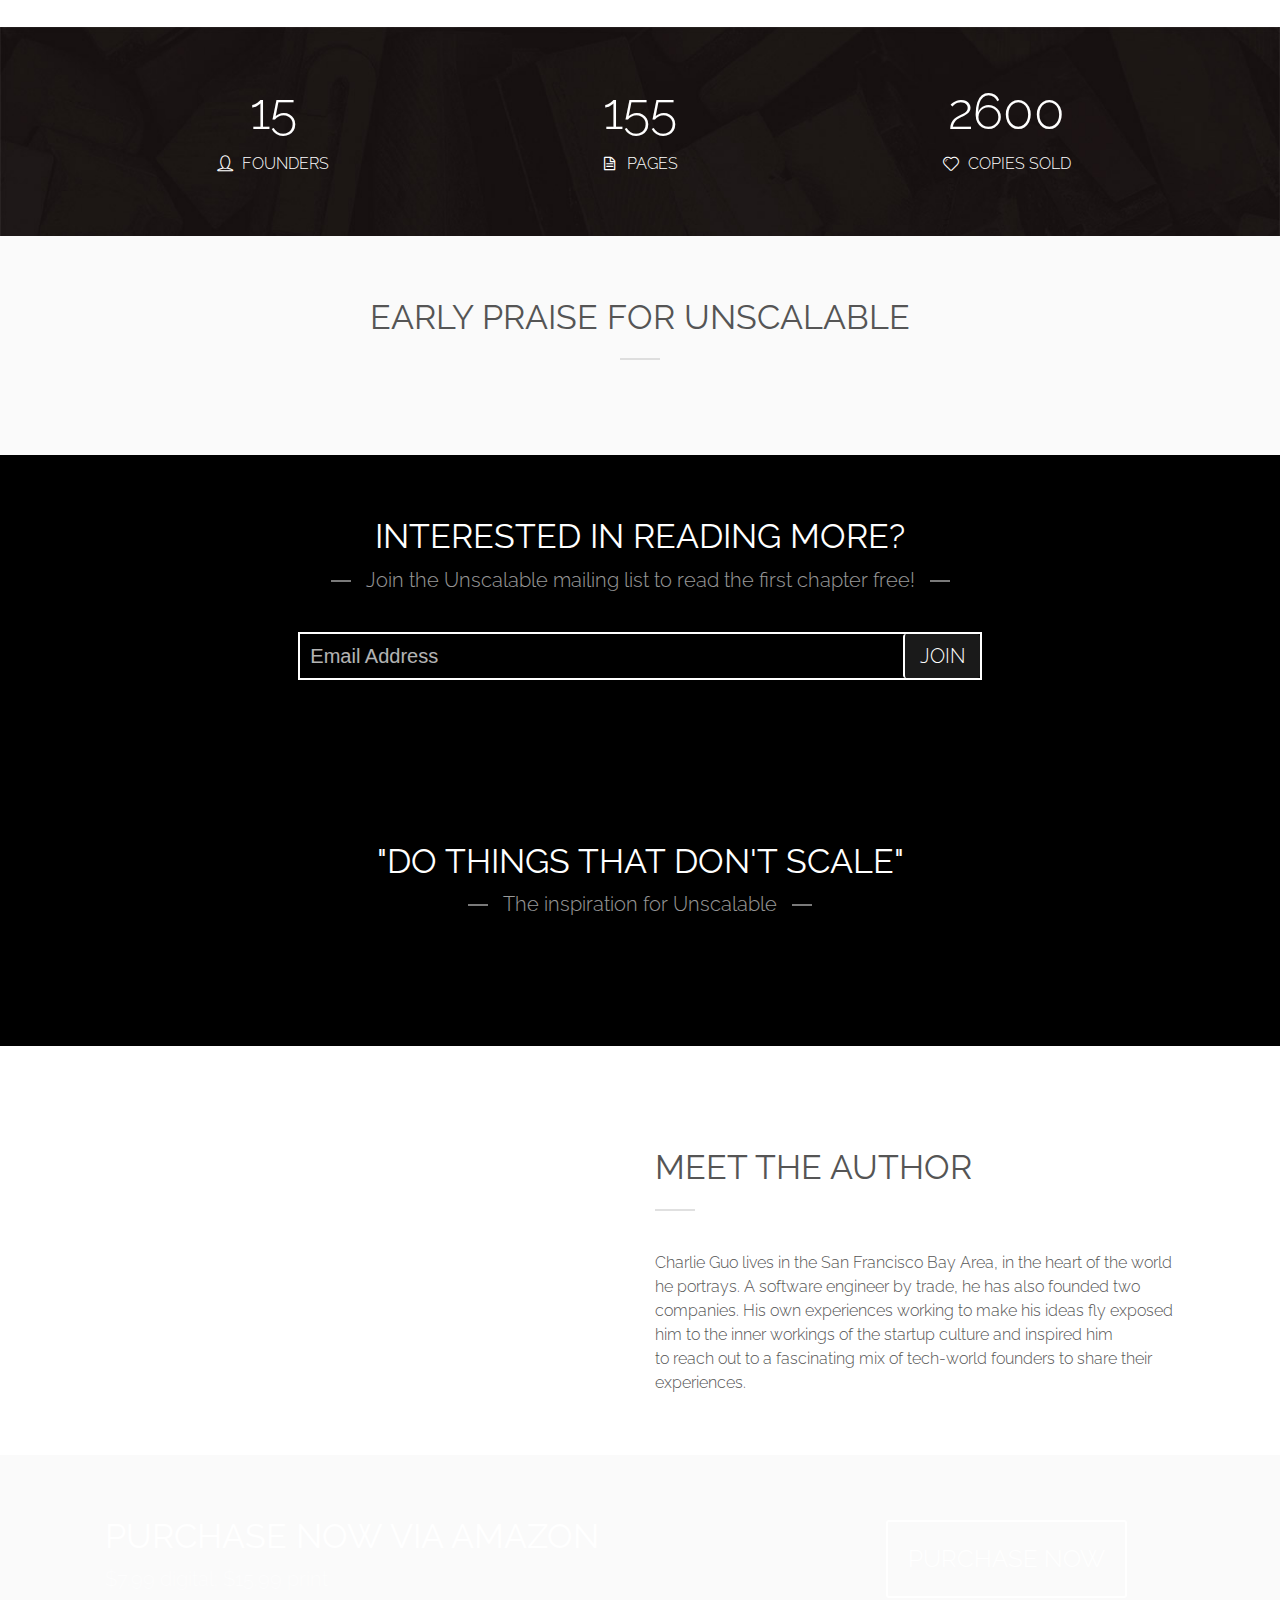
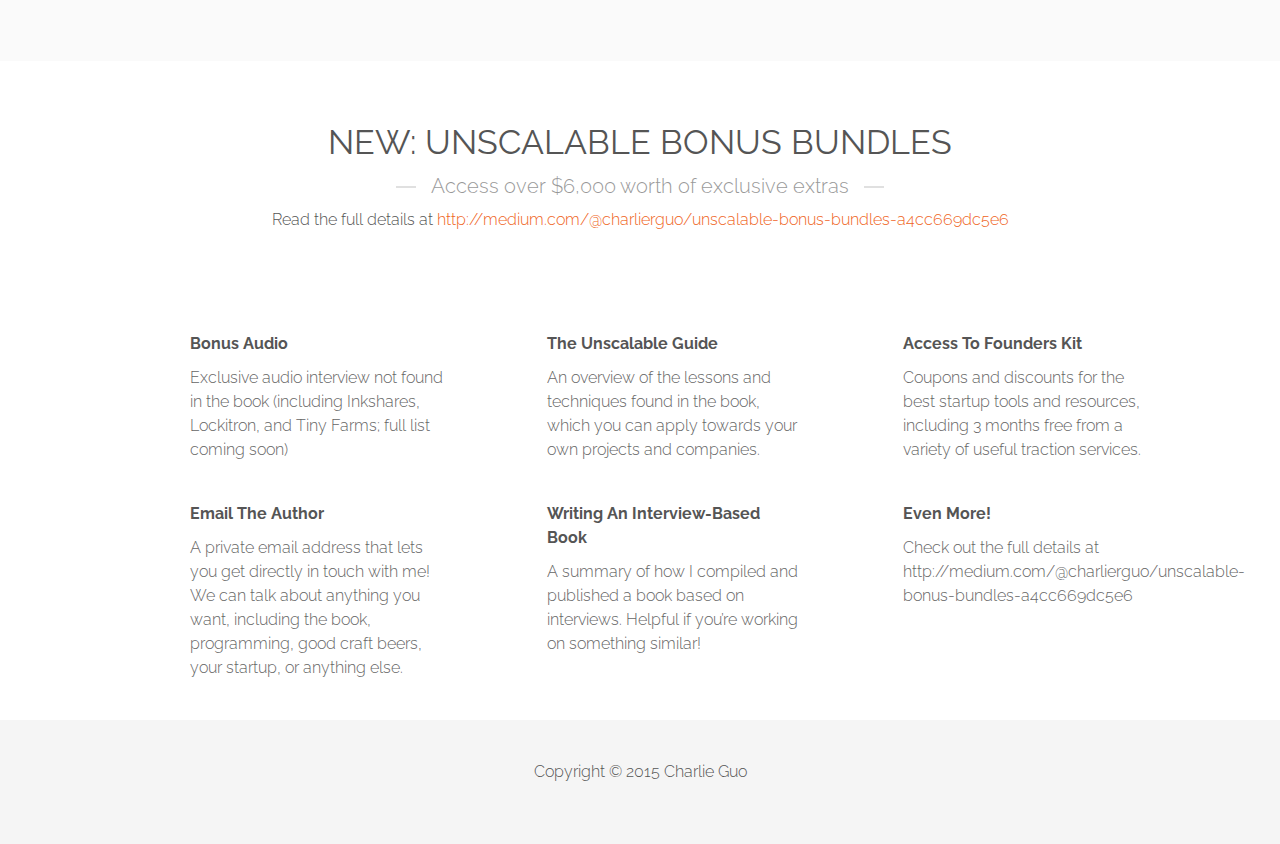
==== commit bf3c3118: "Undoing https" ====
--- a/index.html
+++ b/index.html
@@ -16,7 +16,7 @@
 <link rel="alternate" type="application/rss+xml" title="Unscalable &raquo; Comments Feed" href="comments/feed/index.html" />
 <link rel="alternate" type="application/rss+xml" title="Unscalable &raquo; Home Comments Feed" href="home-2/feed/index.html" />
 		<script type="text/javascript">
-			window._wpemojiSettings = {"baseUrl":"https:\/\/s.w.org\/images\/core\/emoji\/2.4\/72x72\/","ext":".png","svgUrl":"https:\/\/s.w.org\/images\/core\/emoji\/2.4\/svg\/","svgExt":".svg","source":{"concatemoji":"http:\/\/unscalablebook.com\/wp-includes\/js\/wp-emoji-release.min.js?ver=4.9.6"}};
+			window._wpemojiSettings = {"baseUrl":"http:\/\/s.w.org\/images\/core\/emoji\/2.4\/72x72\/","ext":".png","svgUrl":"http:\/\/s.w.org\/images\/core\/emoji\/2.4\/svg\/","svgExt":".svg","source":{"concatemoji":"http:\/\/unscalablebook.com\/wp-includes\/js\/wp-emoji-release.min.js?ver=4.9.6"}};
 			!function(a,b,c){function d(a,b){var c=String.fromCharCode;l.clearRect(0,0,k.width,k.height),l.fillText(c.apply(this,a),0,0);var d=k.toDataURL();l.clearRect(0,0,k.width,k.height),l.fillText(c.apply(this,b),0,0);var e=k.toDataURL();return d===e}function e(a){var b;if(!l||!l.fillText)return!1;switch(l.textBaseline="top",l.font="600 32px Arial",a){case"flag":return!(b=d([55356,56826,55356,56819],[55356,56826,8203,55356,56819]))&&(b=d([55356,57332,56128,56423,56128,56418,56128,56421,56128,56430,56128,56423,56128,56447],[55356,57332,8203,56128,56423,8203,56128,56418,8203,56128,56421,8203,56128,56430,8203,56128,56423,8203,56128,56447]),!b);case"emoji":return b=d([55357,56692,8205,9792,65039],[55357,56692,8203,9792,65039]),!b}return!1}function f(a){var c=b.createElement("script");c.src=a,c.defer=c.type="text/javascript",b.getElementsByTagName("head")[0].appendChild(c)}var g,h,i,j,k=b.createElement("canvas"),l=k.getContext&&k.getContext("2d");for(j=Array("flag","emoji"),c.supports={everything:!0,everythingExceptFlag:!0},i=0;i<j.length;i++)c.supports[j[i]]=e(j[i]),c.supports.everything=c.supports.everything&&c.supports[j[i]],"flag"!==j[i]&&(c.supports.everythingExceptFlag=c.supports.everythingExceptFlag&&c.supports[j[i]]);c.supports.everythingExceptFlag=c.supports.everythingExceptFlag&&!c.supports.flag,c.DOMReady=!1,c.readyCallback=function(){c.DOMReady=!0},c.supports.everything||(h=function(){c.readyCallback()},b.addEventListener?(b.addEventListener("DOMContentLoaded",h,!1),a.addEventListener("load",h,!1)):(a.attachEvent("onload",h),b.attachEvent("onreadystatechange",function(){"complete"===b.readyState&&c.readyCallback()})),g=c.source||{},g.concatemoji?f(g.concatemoji):g.wpemoji&&g.twemoji&&(f(g.twemoji),f(g.wpemoji)))}(window,document,window._wpemojiSettings);
 		</script>
 		<style type="text/css">
@@ -40,7 +40,7 @@
 <link rel='stylesheet' id='nt-theme-style-css'  href='wp-content/themes/brown-theme/style.css%3Fver=2.1.2.css' type='text/css' media='all' />
 <script type='text/javascript' src='wp-includes/js/jquery/jquery.js%3Fver=1.12.4'></script>
 <script type='text/javascript' src='wp-includes/js/jquery/jquery-migrate.min.js%3Fver=1.4.1'></script>
-<link rel='https://api.w.org/' href='wp-json/index.html' />
+<link rel='http://api.w.org/' href='wp-json/index.html' />
 <link rel="EditURI" type="application/rsd+xml" title="RSD" href="xmlrpc.php%3Frsd" />
 <link rel="wlwmanifest" type="application/wlwmanifest+xml" href="wp-includes/wlwmanifest.xml" /> 
 <link rel="canonical" href="index.html" />
@@ -159,7 +159,7 @@
 							
 					
 				
-									<a href="https://www.inkshares.com/projects/unscalable/book_segments/james-richards-teleborder" class="button " style="background-color: ; border-color: ;">
+									<a href="http://www.inkshares.com/projects/unscalable/book_segments/james-richards-teleborder" class="button " style="background-color: ; border-color: ;">
 										READ CHAPTER 1					</a>
 							
 				</p>
@@ -415,7 +415,7 @@
 
 	<div class="wpb_text_column wpb_content_element">
 		<div class="wpb_wrapper">
-			<p style="text-align: center;">Read the full details at <a href="https://medium.com/@charlierguo/unscalable-bonus-bundles-a4cc669dc5e6" target="_blank">https://medium.com/@charlierguo/unscalable-bonus-bundles-a4cc669dc5e6</a></p>
+			<p style="text-align: center;">Read the full details at <a href="http://medium.com/@charlierguo/unscalable-bonus-bundles-a4cc669dc5e6" target="_blank">http://medium.com/@charlierguo/unscalable-bonus-bundles-a4cc669dc5e6</a></p>
 
 		</div>
 	</div>
@@ -455,7 +455,7 @@
 <div class="box-icon  p-icon-left">
 	<div class="feature-content">
 				<h3>Even More!</h3>
-		<p>Check out the full details at https://medium.com/@charlierguo/unscalable-bonus-bundles-a4cc669dc5e6</p>
+		<p>Check out the full details at http://medium.com/@charlierguo/unscalable-bonus-bundles-a4cc669dc5e6</p>
         	</div>
 </div></div></div></div><div class="vc_empty_space"  style="height: 40px" ><span
 		class="vc_empty_space_inner"></span></div>
@@ -665,7 +665,7 @@
                 var ga = document.createElement('script');
                 ga.type = 'text/javascript';
                 ga.async = true;
-                ga.src = ('https:' == document.location.protocol ? 'https://ssl' : 'http://www') + '.google-analytics.com/ga.js';
+                ga.src = ('http:' == document.location.protocol ? 'http://ssl' : 'http://www') + '.google-analytics.com/ga.js';
 
                 var s = document.getElementsByTagName('script')[0];
                 s.parentNode.insertBefore(ga, s);
